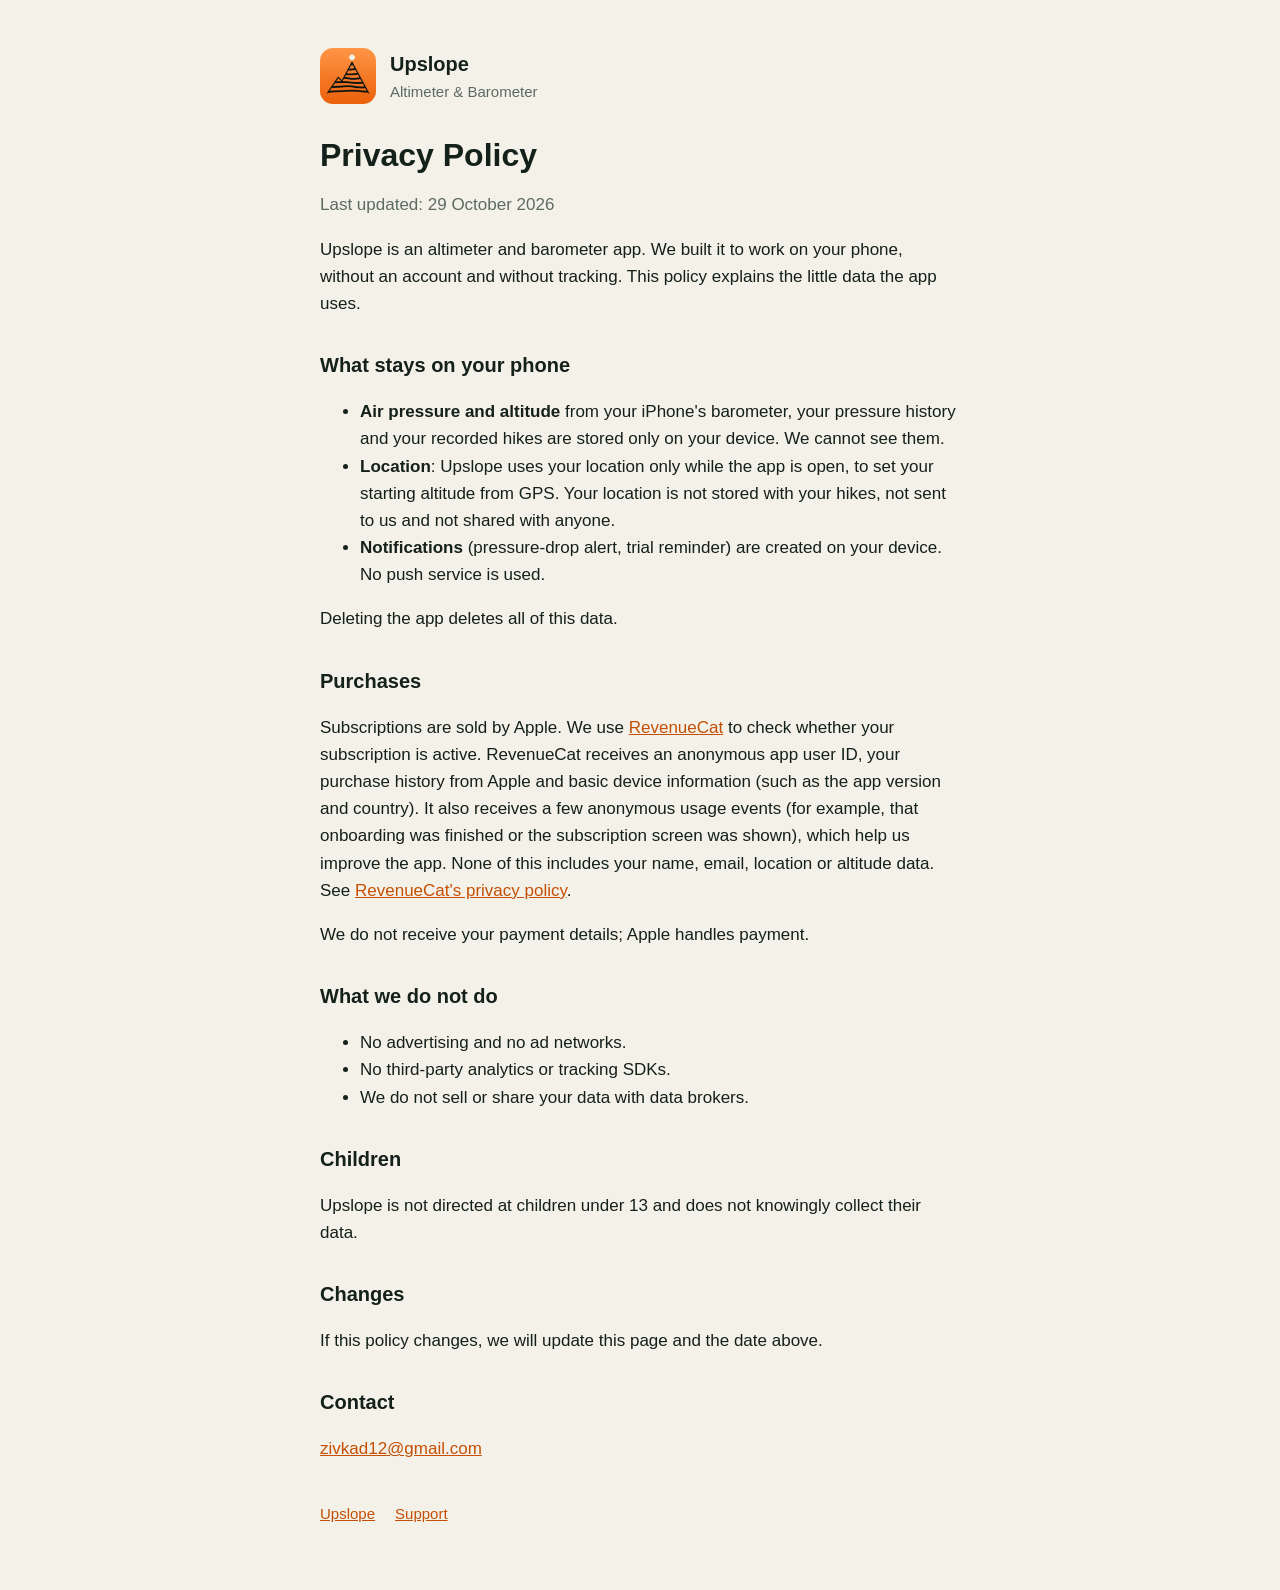
==== upslope/privacy/index.html @ ad798754 "site: add studio pages with Upslope privacy and support Co-Authored-By: Claude Opus 5.5 <noreply@ant" ====
<!doctype html>
<html lang="en">
<head>
  <meta charset="utf-8">
  <meta name="viewport" content="width=device-width, initial-scale=1">
  <title>Upslope Privacy Policy</title>
  <meta name="description" content="How Upslope, the altimeter and barometer app, handles your data.">
  <link rel="stylesheet" href="../../styles.css">
  <link rel="icon" href="../icon.png">
</head>
<body>
<main>
  <header>
    <img src="../icon.png" alt="">
    <div><div class="name">Upslope</div><div class="tag">Altimeter &amp; Barometer</div></div>
  </header>

  <h1>Privacy Policy</h1>
  <p class="muted">Last updated: 29 October 2026</p>

  <p>Upslope is an altimeter and barometer app. We built it to work on your phone, without an account and without tracking. This policy explains the little data the app uses.</p>

  <h2>What stays on your phone</h2>
  <ul>
    <li><strong>Air pressure and altitude</strong> from your iPhone's barometer, your pressure history and your recorded hikes are stored only on your device. We cannot see them.</li>
    <li><strong>Location</strong>: Upslope uses your location only while the app is open, to set your starting altitude from GPS. Your location is not stored with your hikes, not sent to us and not shared with anyone.</li>
    <li><strong>Notifications</strong> (pressure-drop alert, trial reminder) are created on your device. No push service is used.</li>
  </ul>
  <p>Deleting the app deletes all of this data.</p>

  <h2>Purchases</h2>
  <p>Subscriptions are sold by Apple. We use <a href="https://www.revenuecat.com">RevenueCat</a> to check whether your subscription is active. RevenueCat receives an anonymous app user ID, your purchase history from Apple and basic device information (such as the app version and country). It also receives a few anonymous usage events (for example, that onboarding was finished or the subscription screen was shown), which help us improve the app. None of this includes your name, email, location or altitude data. See <a href="https://www.revenuecat.com/privacy">RevenueCat's privacy policy</a>.</p>
  <p>We do not receive your payment details; Apple handles payment.</p>

  <h2>What we do not do</h2>
  <ul>
    <li>No advertising and no ad networks.</li>
    <li>No third-party analytics or tracking SDKs.</li>
    <li>We do not sell or share your data with data brokers.</li>
  </ul>

  <h2>Children</h2>
  <p>Upslope is not directed at children under 13 and does not knowingly collect their data.</p>

  <h2>Changes</h2>
  <p>If this policy changes, we will update this page and the date above.</p>

  <h2>Contact</h2>
  <p><a href="mailto:zivkad12@gmail.com">zivkad12@gmail.com</a></p>

  <nav><a href="../">Upslope</a><a href="../support/">Support</a></nav>
</main>
</body>
</html>
---- styles.css ----
/* Shared styles for the studio site: one page per app for privacy, support and a short intro. */
:root {
  --bg: #f4f1e8;
  --text: #14201a;
  --muted: #5c6b62;
  --panel: #eae5d6;
  --accent: #c44f05;
  color-scheme: light dark;
}
@media (prefers-color-scheme: dark) {
  :root {
    --bg: #0e1512;
    --text: #eef2ec;
    --muted: #8fa096;
    --panel: #17211c;
    --accent: #ff7a1a;
  }
}
* { box-sizing: border-box; }
body {
  margin: 0;
  background: var(--bg);
  color: var(--text);
  font: 17px/1.6 -apple-system, BlinkMacSystemFont, "Segoe UI", Roboto, Helvetica, Arial, sans-serif;
}
main { max-width: 680px; margin: 0 auto; padding: 48px 20px 64px; }
header { display: flex; align-items: center; gap: 14px; margin-bottom: 32px; }
header img { width: 56px; height: 56px; border-radius: 13px; }
header .name { font-weight: 700; font-size: 20px; }
header .tag { color: var(--muted); font-size: 15px; }
h1 { font-size: 32px; line-height: 1.2; margin: 0 0 8px; }
h2 { font-size: 20px; margin: 32px 0 8px; }
p, li { color: var(--text); }
.muted { color: var(--muted); }
a { color: var(--accent); }
.card { background: var(--panel); border-radius: 16px; padding: 16px 20px; margin: 16px 0; }
nav { display: flex; gap: 20px; flex-wrap: wrap; margin-top: 40px; font-size: 15px; }
footer { margin-top: 48px; font-size: 14px; color: var(--muted); }
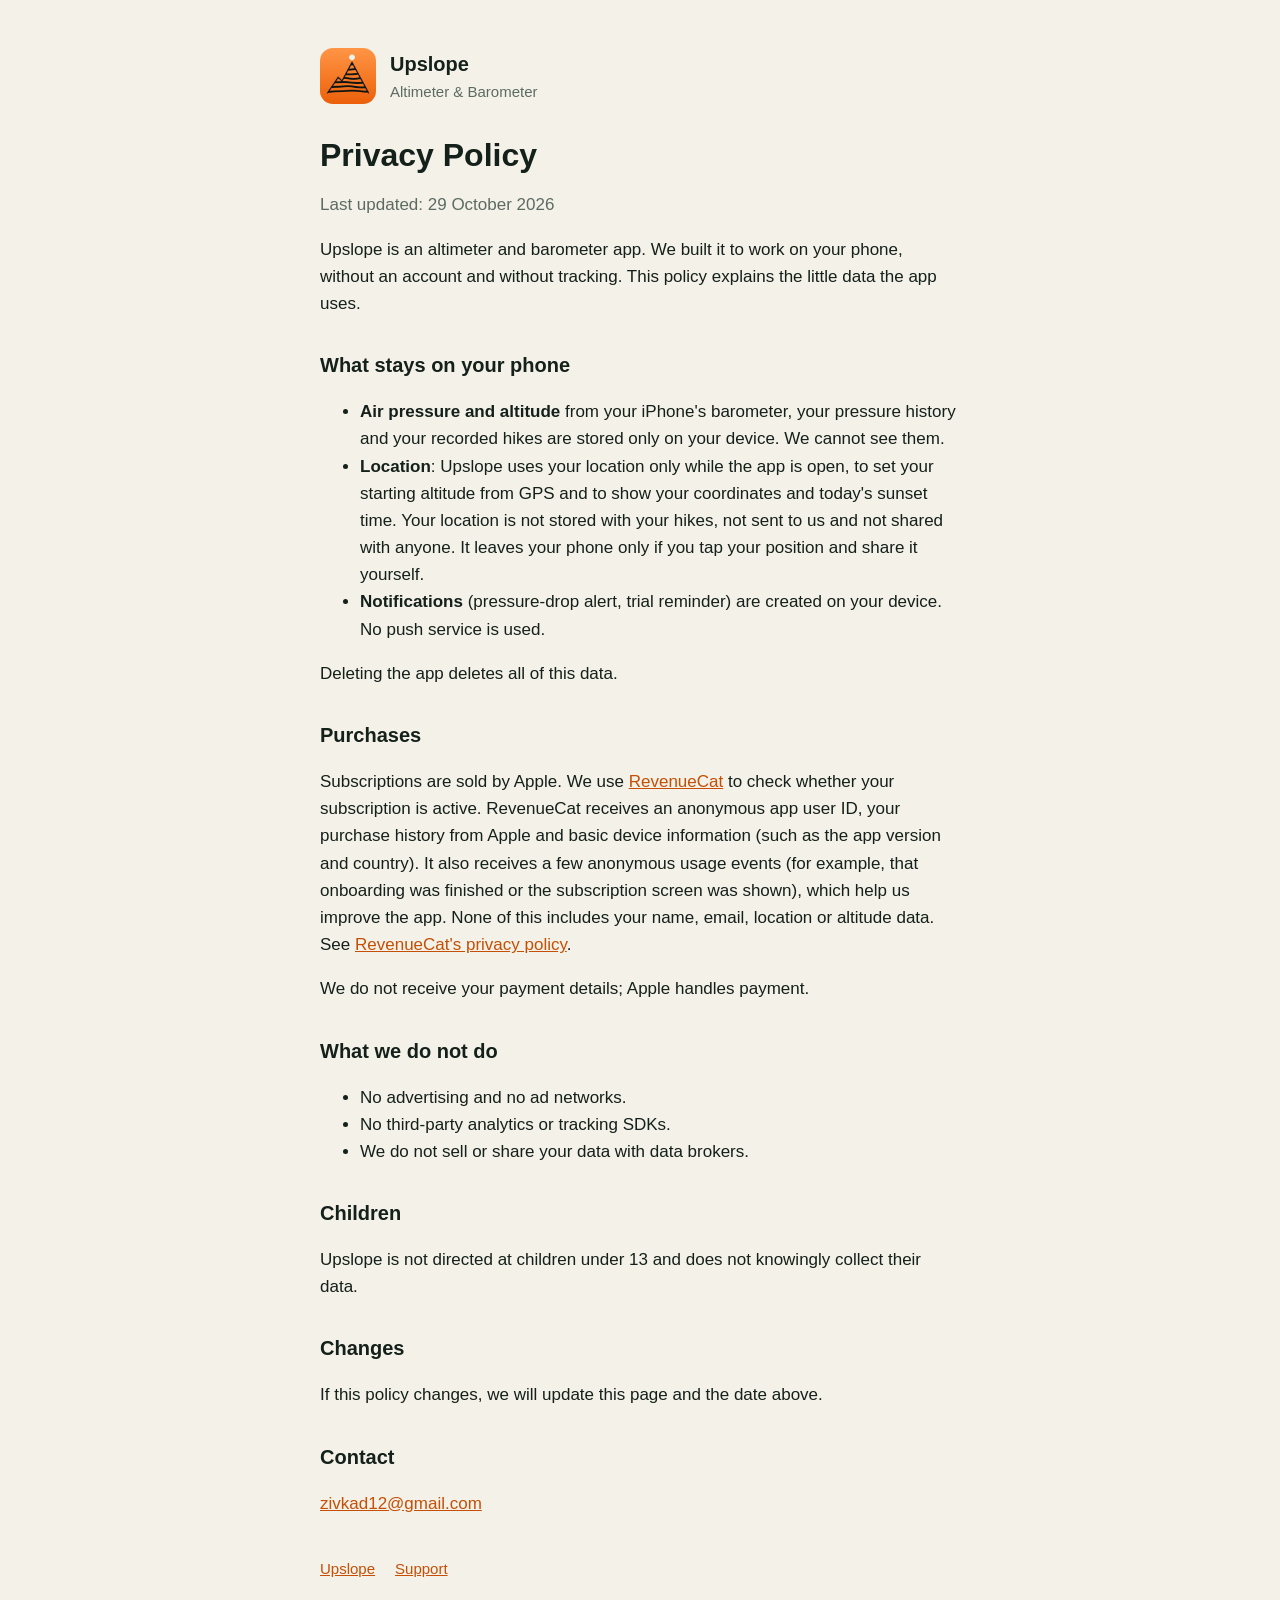
==== commit 24f1db1d: "feat(altimeter): new structure (direction C) and hiker details Change 4, direction C: today's colors" ====
--- a/upslope/privacy/index.html
+++ b/upslope/privacy/index.html
@@ -23,7 +23,7 @@
   <h2>What stays on your phone</h2>
   <ul>
     <li><strong>Air pressure and altitude</strong> from your iPhone's barometer, your pressure history and your recorded hikes are stored only on your device. We cannot see them.</li>
-    <li><strong>Location</strong>: Upslope uses your location only while the app is open, to set your starting altitude from GPS. Your location is not stored with your hikes, not sent to us and not shared with anyone.</li>
+    <li><strong>Location</strong>: Upslope uses your location only while the app is open, to set your starting altitude from GPS and to show your coordinates and today's sunset time. Your location is not stored with your hikes, not sent to us and not shared with anyone. It leaves your phone only if you tap your position and share it yourself.</li>
     <li><strong>Notifications</strong> (pressure-drop alert, trial reminder) are created on your device. No push service is used.</li>
   </ul>
   <p>Deleting the app deletes all of this data.</p>
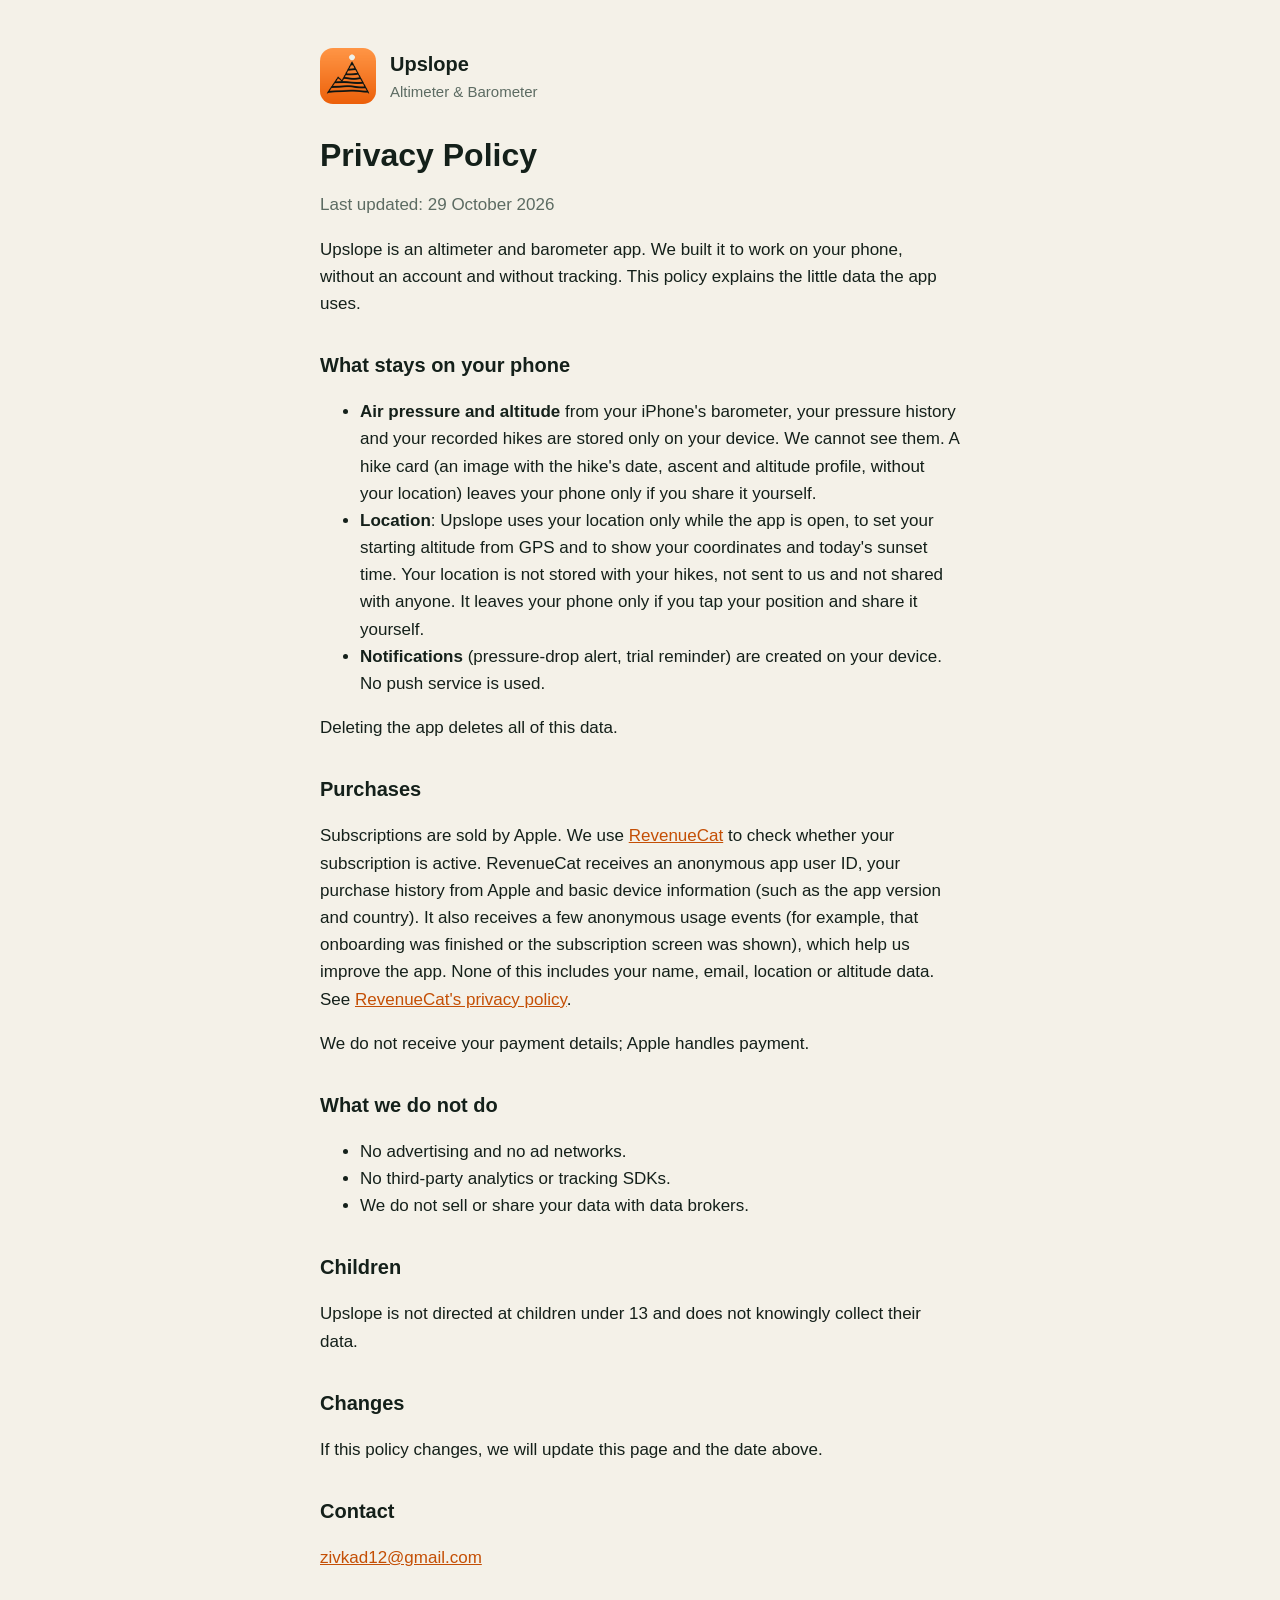
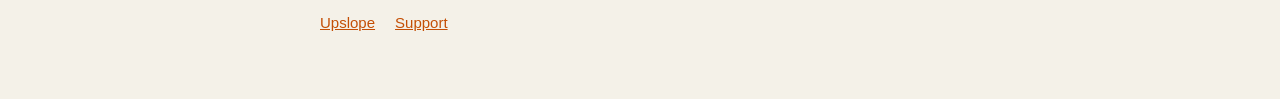
==== commit 8228ac7d: "feat(altimeter): one free hike and a shareable hike card Recording is free; free users open their la" ====
--- a/upslope/privacy/index.html
+++ b/upslope/privacy/index.html
@@ -22,7 +22,7 @@
 
   <h2>What stays on your phone</h2>
   <ul>
-    <li><strong>Air pressure and altitude</strong> from your iPhone's barometer, your pressure history and your recorded hikes are stored only on your device. We cannot see them.</li>
+    <li><strong>Air pressure and altitude</strong> from your iPhone's barometer, your pressure history and your recorded hikes are stored only on your device. We cannot see them. A hike card (an image with the hike's date, ascent and altitude profile, without your location) leaves your phone only if you share it yourself.</li>
     <li><strong>Location</strong>: Upslope uses your location only while the app is open, to set your starting altitude from GPS and to show your coordinates and today's sunset time. Your location is not stored with your hikes, not sent to us and not shared with anyone. It leaves your phone only if you tap your position and share it yourself.</li>
     <li><strong>Notifications</strong> (pressure-drop alert, trial reminder) are created on your device. No push service is used.</li>
   </ul>
